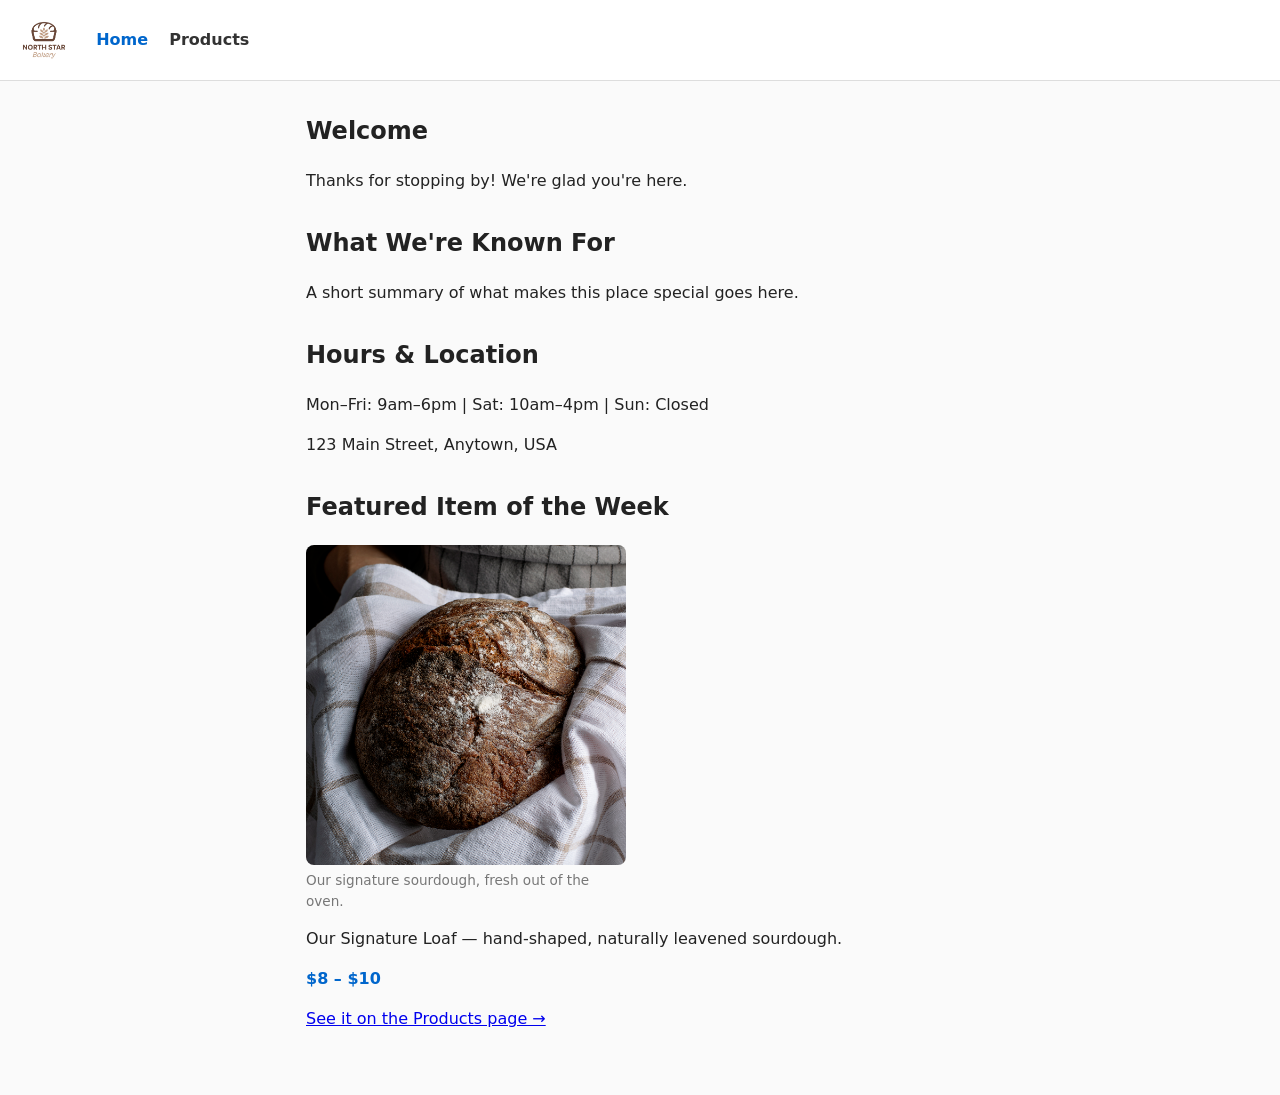
==== index.html @ c8ef2f6d "changes to products" ====
<!DOCTYPE html>
<html lang="en">
<head>
  <meta charset="UTF-8">
  <meta name="viewport" content="width=device-width, initial-scale=1.0">
  <title>Home</title>
  <link rel="stylesheet" href="styles.css">
</head>
<body>
  <header>
    <a href="index.html" class="logo-link">
      <img src="assets/bakery-logo_c.png" alt="North Star Bakery" class="logo">
    </a>
    <nav>
      <a href="index.html" class="active">Home</a>
      <a href="products.html">Products</a>
    </nav>
  </header>

  <main>
    <section id="welcome">
      <h1>Welcome</h1>
      <p>Thanks for stopping by! We're glad you're here.</p>
    </section>

    <section id="known-for">
      <h2>What We're Known For</h2>
      <p>A short summary of what makes this place special goes here.</p>
    </section>

    <section id="hours-location">
      <h2>Hours &amp; Location</h2>
      <p>Mon&ndash;Fri: 9am&ndash;6pm | Sat: 10am&ndash;4pm | Sun: Closed</p>
      <p>123 Main Street, Anytown, USA</p>
    </section>

    <section id="featured-item">
      <h2>Featured Item of the Week</h2>
      <figure class="product-figure">
        <img src="assets/bakery-signature-loaf_c.png" alt="North Star signature sourdough loaf" class="featured-photo">
        <figcaption>Our signature sourdough, fresh out of the oven.</figcaption>
      </figure>
      <p>Our Signature Loaf &mdash; hand-shaped, naturally leavened sourdough.</p>
      <p class="price">$8 &ndash; $10</p>
      <p><a href="products.html#signature-loaf">See it on the Products page &rarr;</a></p>
    </section>
  </main>
</body>
</html>
---- styles.css ----
* {
  box-sizing: border-box;
}

body {
  margin: 0;
  font-family: system-ui, sans-serif;
  color: #222;
  background: #fafafa;
  line-height: 1.5;
}

header {
  background: #fff;
  border-bottom: 1px solid #ddd;
  padding: 1rem;
  display: flex;
  align-items: center;
  gap: 1.5rem;
}

.logo-link {
  display: inline-flex;
}

.logo {
  height: 48px;
  width: auto;
}

nav a {
  margin-right: 1rem;
  text-decoration: none;
  color: #333;
  font-weight: 600;
}

nav a.active {
  color: #0066cc;
}

main {
  max-width: 700px;
  margin: 0 auto;
  padding: 2rem 1rem;
}

section {
  margin-bottom: 2rem;
}

h1, h2 {
  margin-top: 0;
}

.price {
  font-weight: 600;
  color: #0066cc;
}

.note {
  color: #777;
  font-size: 0.9rem;
}

.product-photo,
.featured-photo {
  width: 100%;
  max-width: 320px;
  aspect-ratio: 1 / 1;
  object-fit: cover;
  border-radius: 8px;
  display: block;
}

.product-figure {
  margin: 0 0 0.75rem;
  max-width: 320px;
}

.product-figure figcaption {
  font-size: 0.85rem;
  color: #777;
  margin-top: 0.35rem;
}
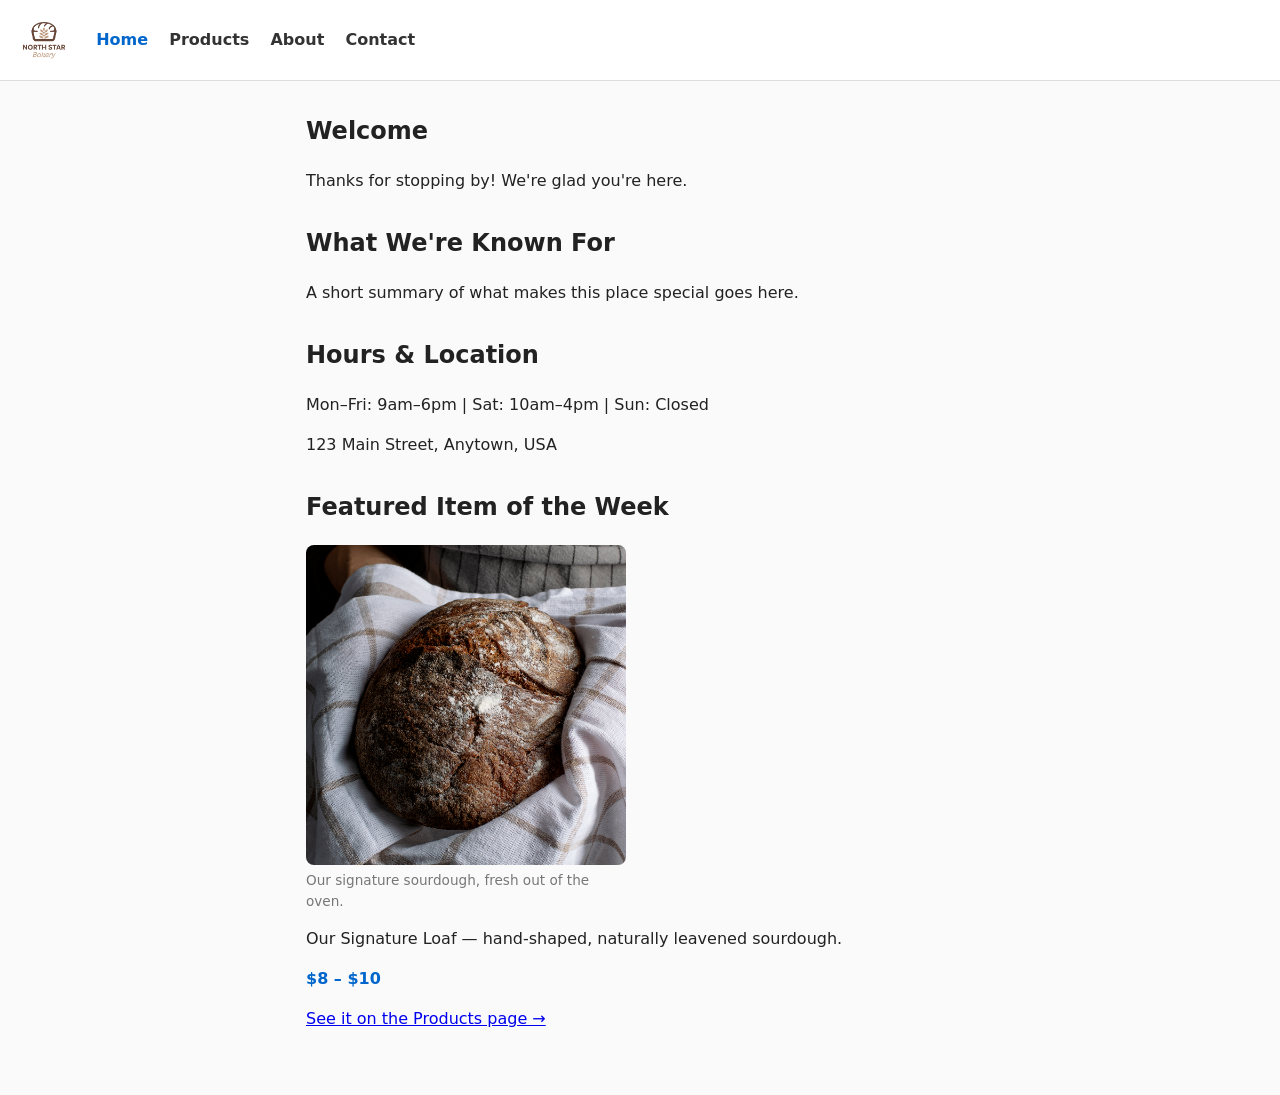
==== commit a1652dcc: "add other pagers" ====
--- a/index.html
+++ b/index.html
@@ -14,6 +14,8 @@
     <nav>
       <a href="index.html" class="active">Home</a>
       <a href="products.html">Products</a>
+      <a href="about.html">About</a>
+      <a href="contact.html">Contact</a>
     </nav>
   </header>
 
--- a/styles.css
+++ b/styles.css
@@ -82,4 +82,43 @@
   font-size: 0.85rem;
   color: #777;
   margin-top: 0.35rem;
+}
+
+form {
+  display: flex;
+  flex-direction: column;
+  max-width: 420px;
+  margin-top: 1rem;
+}
+
+form label {
+  font-weight: 600;
+  margin-top: 1rem;
+  margin-bottom: 0.35rem;
+}
+
+form input,
+form select,
+form textarea {
+  font: inherit;
+  padding: 0.5rem;
+  border: 1px solid #ccc;
+  border-radius: 4px;
+}
+
+form button {
+  margin-top: 1.5rem;
+  align-self: flex-start;
+  font: inherit;
+  font-weight: 600;
+  padding: 0.6rem 1.2rem;
+  border: none;
+  border-radius: 4px;
+  background: #0066cc;
+  color: #fff;
+  cursor: pointer;
+}
+
+form button:hover {
+  background: #0052a3;
 }
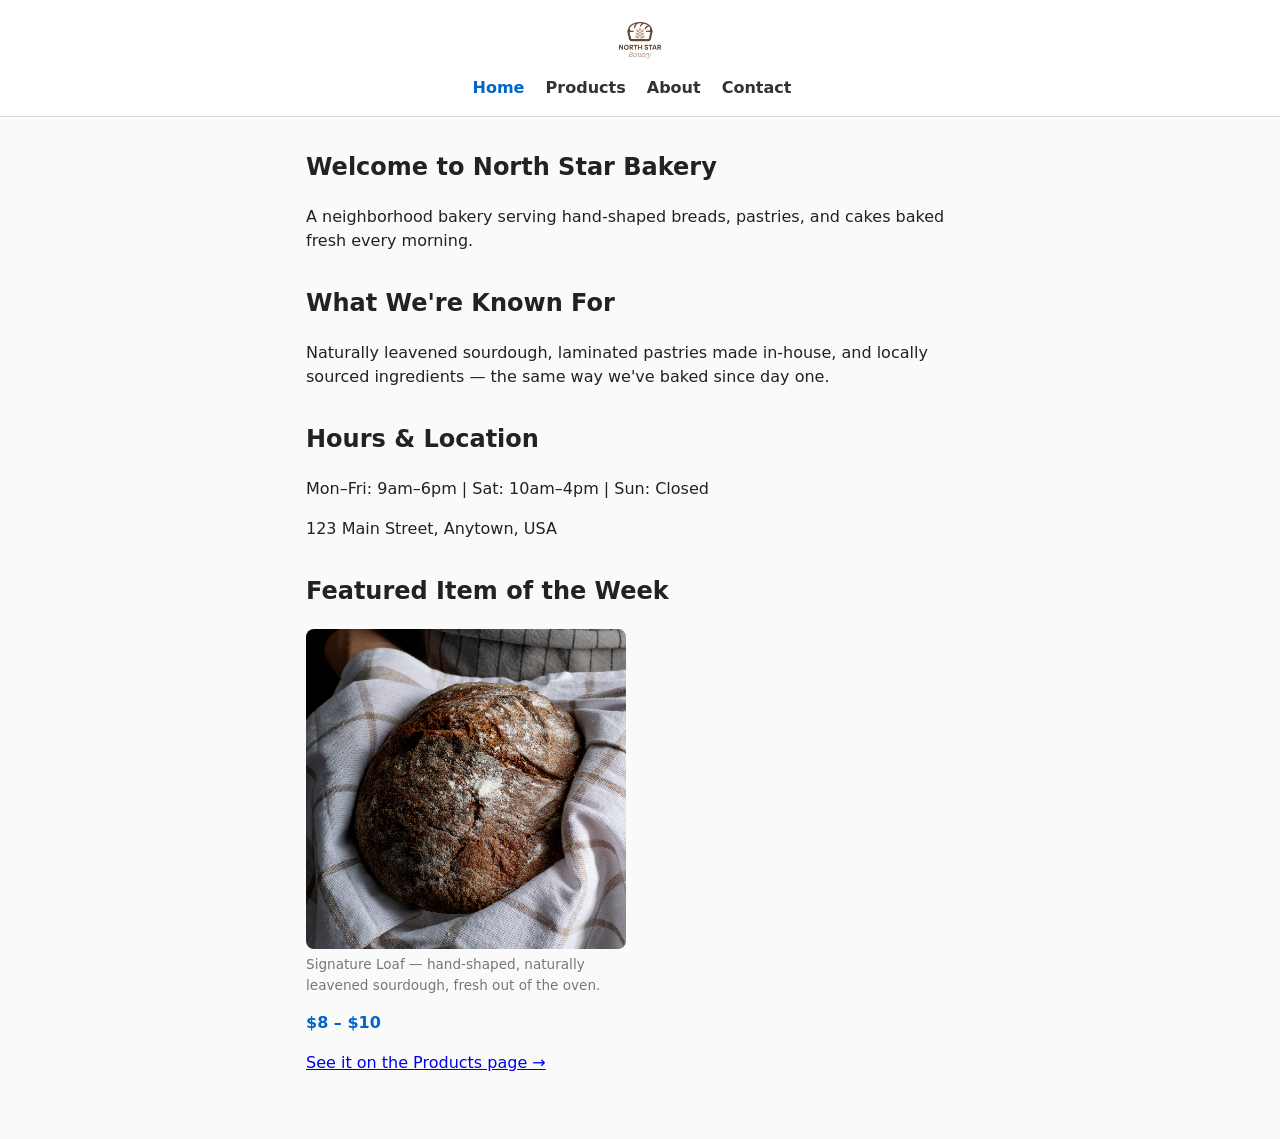
==== commit 81233803: "adjustments to header and placehodler text" ====
--- a/index.html
+++ b/index.html
@@ -21,13 +21,13 @@
 
   <main>
     <section id="welcome">
-      <h1>Welcome</h1>
-      <p>Thanks for stopping by! We're glad you're here.</p>
+      <h1>Welcome to North Star Bakery</h1>
+      <p>A neighborhood bakery serving hand-shaped breads, pastries, and cakes baked fresh every morning.</p>
     </section>
 
     <section id="known-for">
       <h2>What We're Known For</h2>
-      <p>A short summary of what makes this place special goes here.</p>
+      <p>Naturally leavened sourdough, laminated pastries made in-house, and locally sourced ingredients &mdash; the same way we've baked since day one.</p>
     </section>
 
     <section id="hours-location">
@@ -40,9 +40,8 @@
       <h2>Featured Item of the Week</h2>
       <figure class="product-figure">
         <img src="assets/bakery-signature-loaf_c.png" alt="North Star signature sourdough loaf" class="featured-photo">
-        <figcaption>Our signature sourdough, fresh out of the oven.</figcaption>
+        <figcaption>Signature Loaf &mdash; hand-shaped, naturally leavened sourdough, fresh out of the oven.</figcaption>
       </figure>
-      <p>Our Signature Loaf &mdash; hand-shaped, naturally leavened sourdough.</p>
       <p class="price">$8 &ndash; $10</p>
       <p><a href="products.html#signature-loaf">See it on the Products page &rarr;</a></p>
     </section>
--- a/styles.css
+++ b/styles.css
@@ -15,8 +15,10 @@
   border-bottom: 1px solid #ddd;
   padding: 1rem;
   display: flex;
+  flex-direction: column;
   align-items: center;
-  gap: 1.5rem;
+  justify-content: center;
+  gap: 0.75rem;
 }
 
 .logo-link {
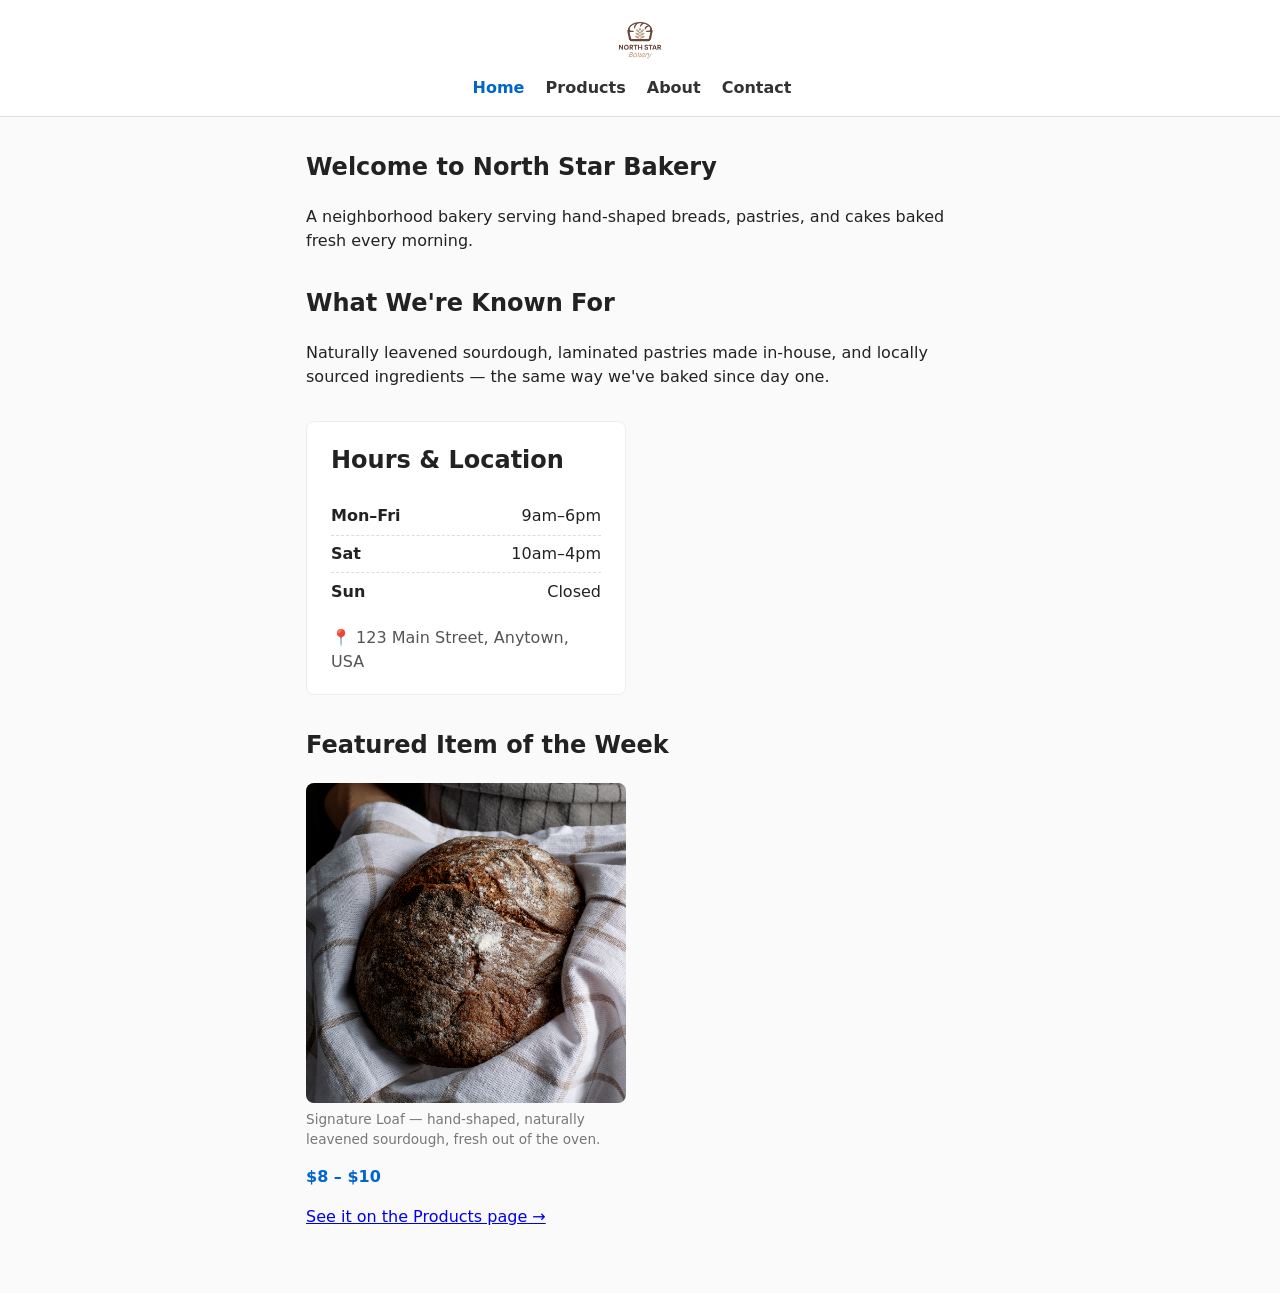
==== commit 7122f104: "make hours nicer" ====
--- a/index.html
+++ b/index.html
@@ -5,6 +5,7 @@
   <meta name="viewport" content="width=device-width, initial-scale=1.0">
   <title>Home</title>
   <link rel="stylesheet" href="styles.css">
+  <link rel="stylesheet" href="home.css">
 </head>
 <body>
   <header>
@@ -30,10 +31,14 @@
       <p>Naturally leavened sourdough, laminated pastries made in-house, and locally sourced ingredients &mdash; the same way we've baked since day one.</p>
     </section>
 
-    <section id="hours-location">
+    <section id="hours-location" class="hours-card">
       <h2>Hours &amp; Location</h2>
-      <p>Mon&ndash;Fri: 9am&ndash;6pm | Sat: 10am&ndash;4pm | Sun: Closed</p>
-      <p>123 Main Street, Anytown, USA</p>
+      <ul class="hours-list">
+        <li><span>Mon&ndash;Fri</span><span>9am&ndash;6pm</span></li>
+        <li><span>Sat</span><span>10am&ndash;4pm</span></li>
+        <li><span>Sun</span><span>Closed</span></li>
+      </ul>
+      <p class="location">123 Main Street, Anytown, USA</p>
     </section>
 
     <section id="featured-item">
--- a/styles.css
+++ b/styles.css
@@ -60,13 +60,7 @@
   color: #0066cc;
 }
 
-.note {
-  color: #777;
-  font-size: 0.9rem;
-}
-
-.product-photo,
-.featured-photo {
+.product-photo {
   width: 100%;
   max-width: 320px;
   aspect-ratio: 1 / 1;
@@ -75,52 +69,40 @@
   display: block;
 }
 
-.product-figure {
-  margin: 0 0 0.75rem;
+.hours-card {
+  background: #fff;
+  border: 1px solid #eee;
+  border-radius: 8px;
+  padding: 1.25rem 1.5rem;
   max-width: 320px;
 }
 
-.product-figure figcaption {
-  font-size: 0.85rem;
-  color: #777;
-  margin-top: 0.35rem;
+.hours-list {
+  list-style: none;
+  margin: 0 0 1rem;
+  padding: 0;
 }
 
-form {
+.hours-list li {
   display: flex;
-  flex-direction: column;
-  max-width: 420px;
-  margin-top: 1rem;
+  justify-content: space-between;
+  padding: 0.4rem 0;
+  border-bottom: 1px dashed #ddd;
 }
 
-form label {
-  font-weight: 600;
-  margin-top: 1rem;
-  margin-bottom: 0.35rem;
+.hours-list li:last-child {
+  border-bottom: none;
 }
 
-form input,
-form select,
-form textarea {
-  font: inherit;
-  padding: 0.5rem;
-  border: 1px solid #ccc;
-  border-radius: 4px;
+.hours-list span:first-child {
+  font-weight: 600;
 }
 
-form button {
-  margin-top: 1.5rem;
-  align-self: flex-start;
-  font: inherit;
-  font-weight: 600;
-  padding: 0.6rem 1.2rem;
-  border: none;
-  border-radius: 4px;
-  background: #0066cc;
-  color: #fff;
-  cursor: pointer;
+.location {
+  margin: 0;
+  color: #555;
 }
 
-form button:hover {
-  background: #0052a3;
-}+.location::before {
+  content: "\1F4CD  ";
+}
--- a/home.css
+++ b/home.css
@@ -0,0 +1,19 @@
+.featured-photo {
+  width: 100%;
+  max-width: 320px;
+  aspect-ratio: 1 / 1;
+  object-fit: cover;
+  border-radius: 8px;
+  display: block;
+}
+
+.product-figure {
+  margin: 0 0 0.75rem;
+  max-width: 320px;
+}
+
+.product-figure figcaption {
+  font-size: 0.85rem;
+  color: #777;
+  margin-top: 0.35rem;
+}
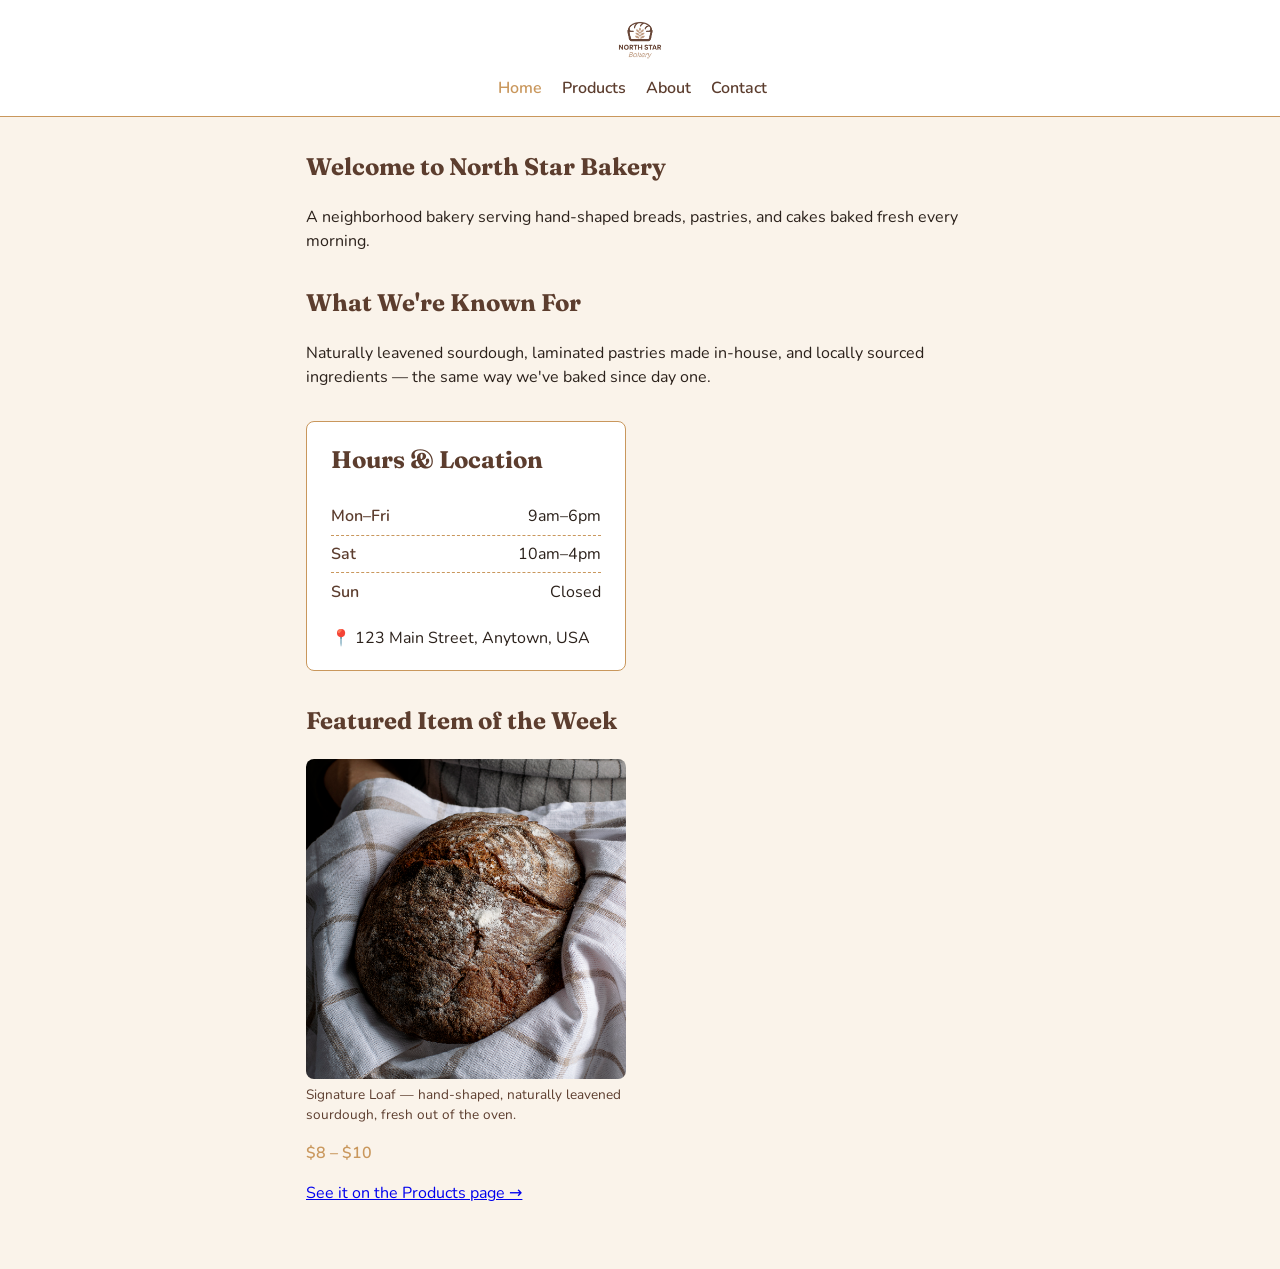
==== commit 65b4ca41: "add body and heading fonts" ====
--- a/index.html
+++ b/index.html
@@ -4,6 +4,9 @@
   <meta charset="UTF-8">
   <meta name="viewport" content="width=device-width, initial-scale=1.0">
   <title>Home</title>
+  <link rel="preconnect" href="https://fonts.googleapis.com">
+  <link rel="preconnect" href="https://fonts.gstatic.com" crossorigin>
+  <link href="https://fonts.googleapis.com/css2?family=Fraunces:wght@600;700&family=Nunito:wght@400;600&display=swap" rel="stylesheet">
   <link rel="stylesheet" href="styles.css">
   <link rel="stylesheet" href="home.css">
 </head>
--- a/styles.css
+++ b/styles.css
@@ -1,18 +1,27 @@
+:root {
+  --color-brown: #5c3d2e;
+  --color-gold: #c9975c;
+  --color-cream: #faf3ea;
+  --color-text: #2b211b;
+  --font-heading: 'Fraunces', serif;
+  --font-body: 'Nunito', system-ui, sans-serif;
+}
+
 * {
   box-sizing: border-box;
 }
 
 body {
   margin: 0;
-  font-family: system-ui, sans-serif;
-  color: #222;
-  background: #fafafa;
+  font-family: var(--font-body);
+  color: var(--color-text);
+  background: var(--color-cream);
   line-height: 1.5;
 }
 
 header {
   background: #fff;
-  border-bottom: 1px solid #ddd;
+  border-bottom: 1px solid var(--color-gold);
   padding: 1rem;
   display: flex;
   flex-direction: column;
@@ -33,12 +42,12 @@
 nav a {
   margin-right: 1rem;
   text-decoration: none;
-  color: #333;
+  color: var(--color-brown);
   font-weight: 600;
 }
 
 nav a.active {
-  color: #0066cc;
+  color: var(--color-gold);
 }
 
 main {
@@ -53,11 +62,13 @@
 
 h1, h2 {
   margin-top: 0;
+  font-family: var(--font-heading);
+  color: var(--color-brown);
 }
 
 .price {
   font-weight: 600;
-  color: #0066cc;
+  color: var(--color-gold);
 }
 
 .product-photo {
@@ -71,7 +82,7 @@
 
 .hours-card {
   background: #fff;
-  border: 1px solid #eee;
+  border: 1px solid var(--color-gold);
   border-radius: 8px;
   padding: 1.25rem 1.5rem;
   max-width: 320px;
@@ -87,7 +98,7 @@
   display: flex;
   justify-content: space-between;
   padding: 0.4rem 0;
-  border-bottom: 1px dashed #ddd;
+  border-bottom: 1px dashed var(--color-gold);
 }
 
 .hours-list li:last-child {
@@ -96,11 +107,12 @@
 
 .hours-list span:first-child {
   font-weight: 600;
+  color: var(--color-brown);
 }
 
 .location {
   margin: 0;
-  color: #555;
+  color: var(--color-text);
 }
 
 .location::before {
--- a/home.css
+++ b/home.css
@@ -14,6 +14,6 @@
 
 .product-figure figcaption {
   font-size: 0.85rem;
-  color: #777;
+  color: var(--color-brown);
   margin-top: 0.35rem;
 }
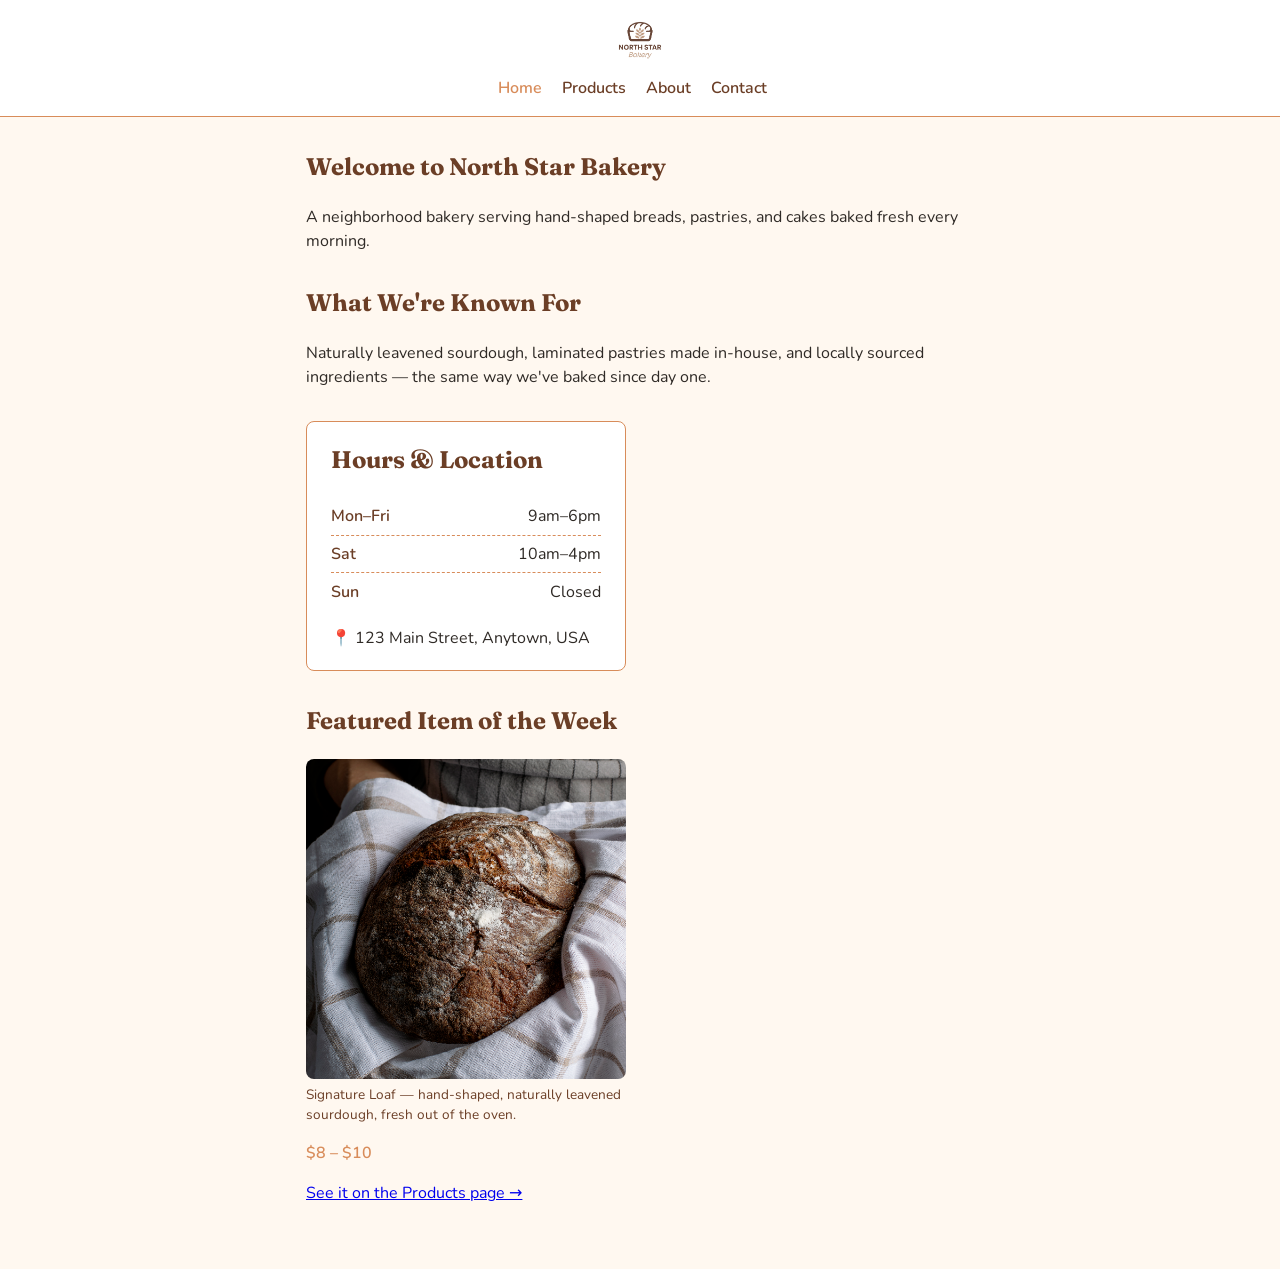
==== commit 86f2334f: "adjust home page products link to workaround github preview limitation" ====
--- a/index.html
+++ b/index.html
@@ -51,7 +51,7 @@
         <figcaption>Signature Loaf &mdash; hand-shaped, naturally leavened sourdough, fresh out of the oven.</figcaption>
       </figure>
       <p class="price">$8 &ndash; $10</p>
-      <p><a href="products.html#signature-loaf">See it on the Products page &rarr;</a></p>
+      <p><a href="products.html">See it on the Products page &rarr;</a></p>
     </section>
   </main>
 </body>
--- a/styles.css
+++ b/styles.css
@@ -1,8 +1,8 @@
 :root {
-  --color-brown: #5c3d2e;
-  --color-gold: #c9975c;
-  --color-cream: #faf3ea;
-  --color-text: #2b211b;
+  --color-brown: #6B3E26;
+  --color-gold: #D88C5A;
+  --color-cream: #FFF8F0;
+  --color-text: #2F2A26;
   --font-heading: 'Fraunces', serif;
   --font-body: 'Nunito', system-ui, sans-serif;
 }
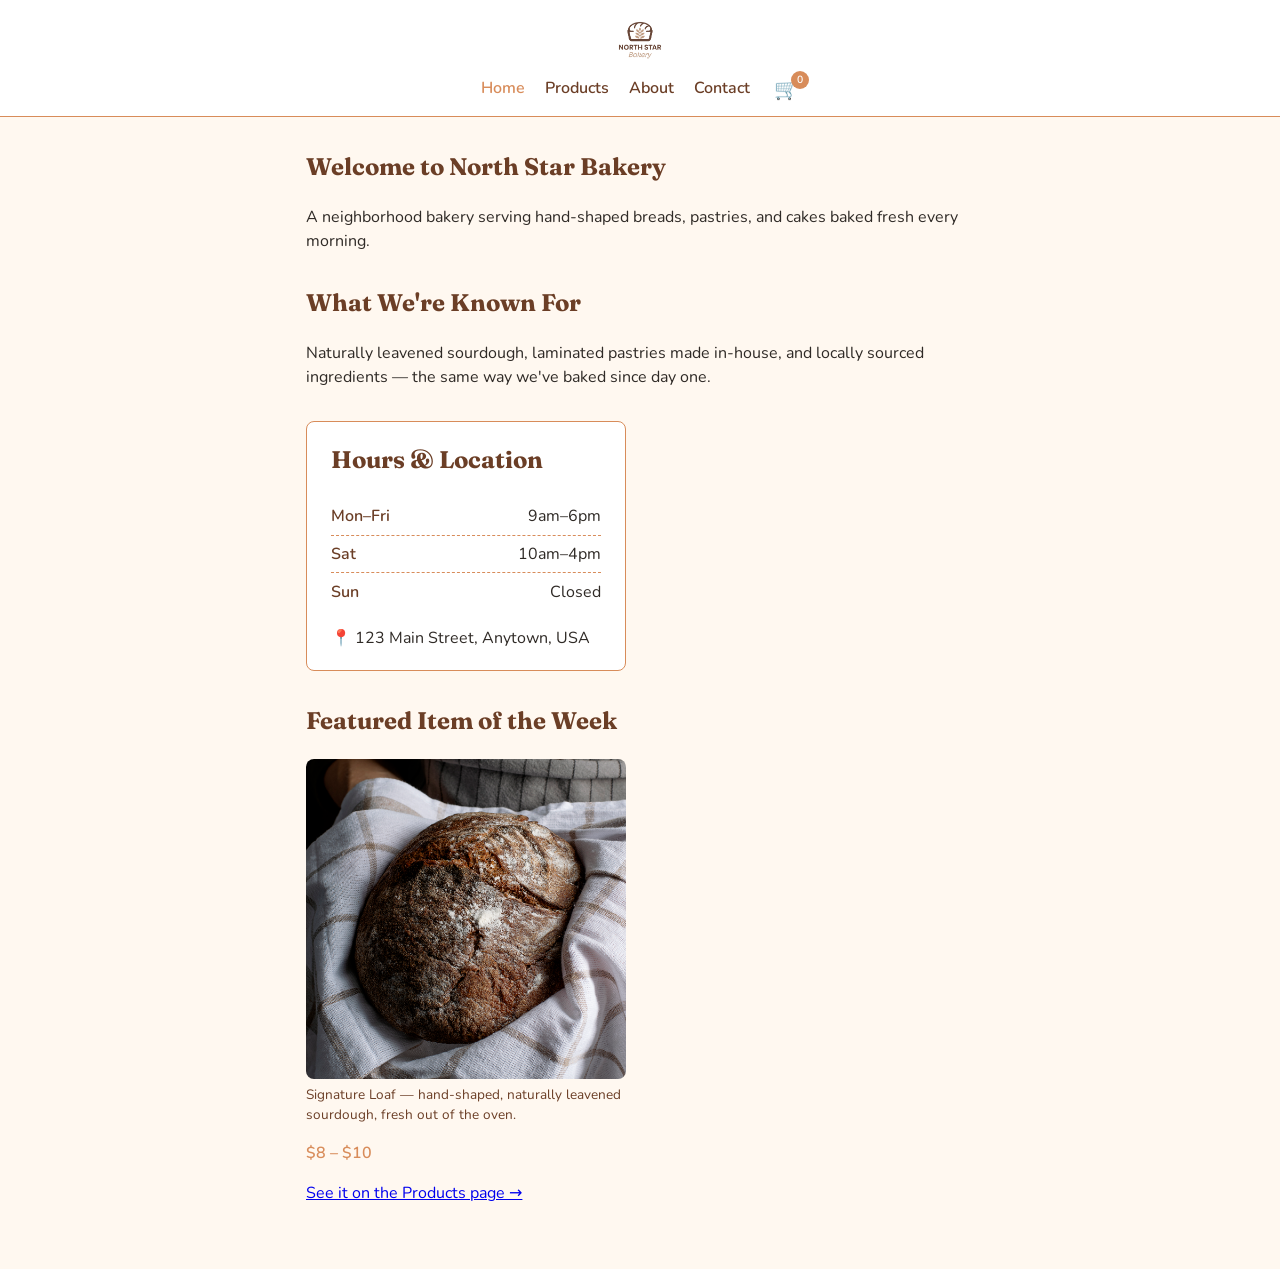
==== commit b1709f6c: "add basic order list functionality" ====
--- a/index.html
+++ b/index.html
@@ -54,5 +54,7 @@
       <p><a href="products.html">See it on the Products page &rarr;</a></p>
     </section>
   </main>
+
+  <script src="cart.js" defer></script>
 </body>
 </html>
--- a/styles.css
+++ b/styles.css
@@ -118,3 +118,160 @@
 .location::before {
   content: "\1F4CD  ";
 }
+
+.cart-icon-btn {
+  position: relative;
+  display: inline-flex;
+  align-items: center;
+  vertical-align: middle;
+  border: none;
+  background: none;
+  padding: 0;
+  margin-left: 0.25rem;
+  font-size: 1.25rem;
+  line-height: 1;
+  cursor: pointer;
+  outline: none;
+}
+
+.cart-icon-btn:focus-visible {
+  outline: 2px solid var(--color-gold);
+  outline-offset: 3px;
+}
+
+.cart-count {
+  position: absolute;
+  top: -0.5rem;
+  right: -0.6rem;
+  background: var(--color-gold);
+  color: #fff;
+  border-radius: 999px;
+  min-width: 1.1rem;
+  height: 1.1rem;
+  display: inline-flex;
+  align-items: center;
+  justify-content: center;
+  font-size: 0.65rem;
+  font-weight: 600;
+  font-family: var(--font-body);
+  padding: 0 0.25rem;
+}
+
+.cart-panel {
+  position: fixed;
+  inset: 0;
+  background: rgba(47, 42, 38, 0.45);
+  display: flex;
+  align-items: flex-start;
+  justify-content: center;
+  padding: 1.5rem;
+  z-index: 100;
+}
+
+.cart-panel[hidden] {
+  display: none;
+}
+
+.cart-panel-inner {
+  background: #fff;
+  border-radius: 12px;
+  max-width: 420px;
+  width: 100%;
+  padding: 1.5rem;
+  box-shadow: 0 10px 30px rgba(0, 0, 0, 0.2);
+  max-height: 80vh;
+  overflow-y: auto;
+}
+
+.cart-panel-header {
+  display: flex;
+  align-items: center;
+  justify-content: space-between;
+  margin-bottom: 1rem;
+}
+
+.cart-panel-header h2 {
+  margin: 0;
+}
+
+.cart-close {
+  background: none;
+  border: none;
+  font-size: 1.5rem;
+  line-height: 1;
+  cursor: pointer;
+  color: var(--color-brown);
+}
+
+.cart-items {
+  list-style: none;
+  margin: 0 0 1rem;
+  padding: 0;
+}
+
+.cart-item {
+  display: flex;
+  align-items: center;
+  justify-content: space-between;
+  gap: 0.5rem;
+  padding: 0.6rem 0;
+  border-bottom: 1px dashed var(--color-gold);
+}
+
+.cart-item-name {
+  font-weight: 600;
+  color: var(--color-brown);
+  flex: 1;
+}
+
+.cart-item-price {
+  color: var(--color-gold);
+  font-size: 0.9rem;
+}
+
+.cart-item-controls {
+  display: inline-flex;
+  align-items: center;
+  gap: 0.5rem;
+}
+
+.qty-btn {
+  width: 1.8rem;
+  height: 1.8rem;
+  border-radius: 50%;
+  border: 1px solid var(--color-brown);
+  background: #fff;
+  color: var(--color-brown);
+  font-size: 1rem;
+  line-height: 1;
+  cursor: pointer;
+}
+
+.qty-btn:hover {
+  background: var(--color-cream);
+}
+
+.cart-empty {
+  color: #777;
+}
+
+.cart-clear-btn {
+  font: inherit;
+  font-weight: 600;
+  padding: 0.5rem 1rem;
+  border: 1px solid var(--color-brown);
+  border-radius: 4px;
+  background: #fff;
+  color: var(--color-brown);
+  cursor: pointer;
+}
+
+.cart-clear-btn:hover {
+  background: var(--color-cream);
+}
+
+.cart-note {
+  font-size: 0.85rem;
+  color: #777;
+  margin-top: 1rem;
+}
